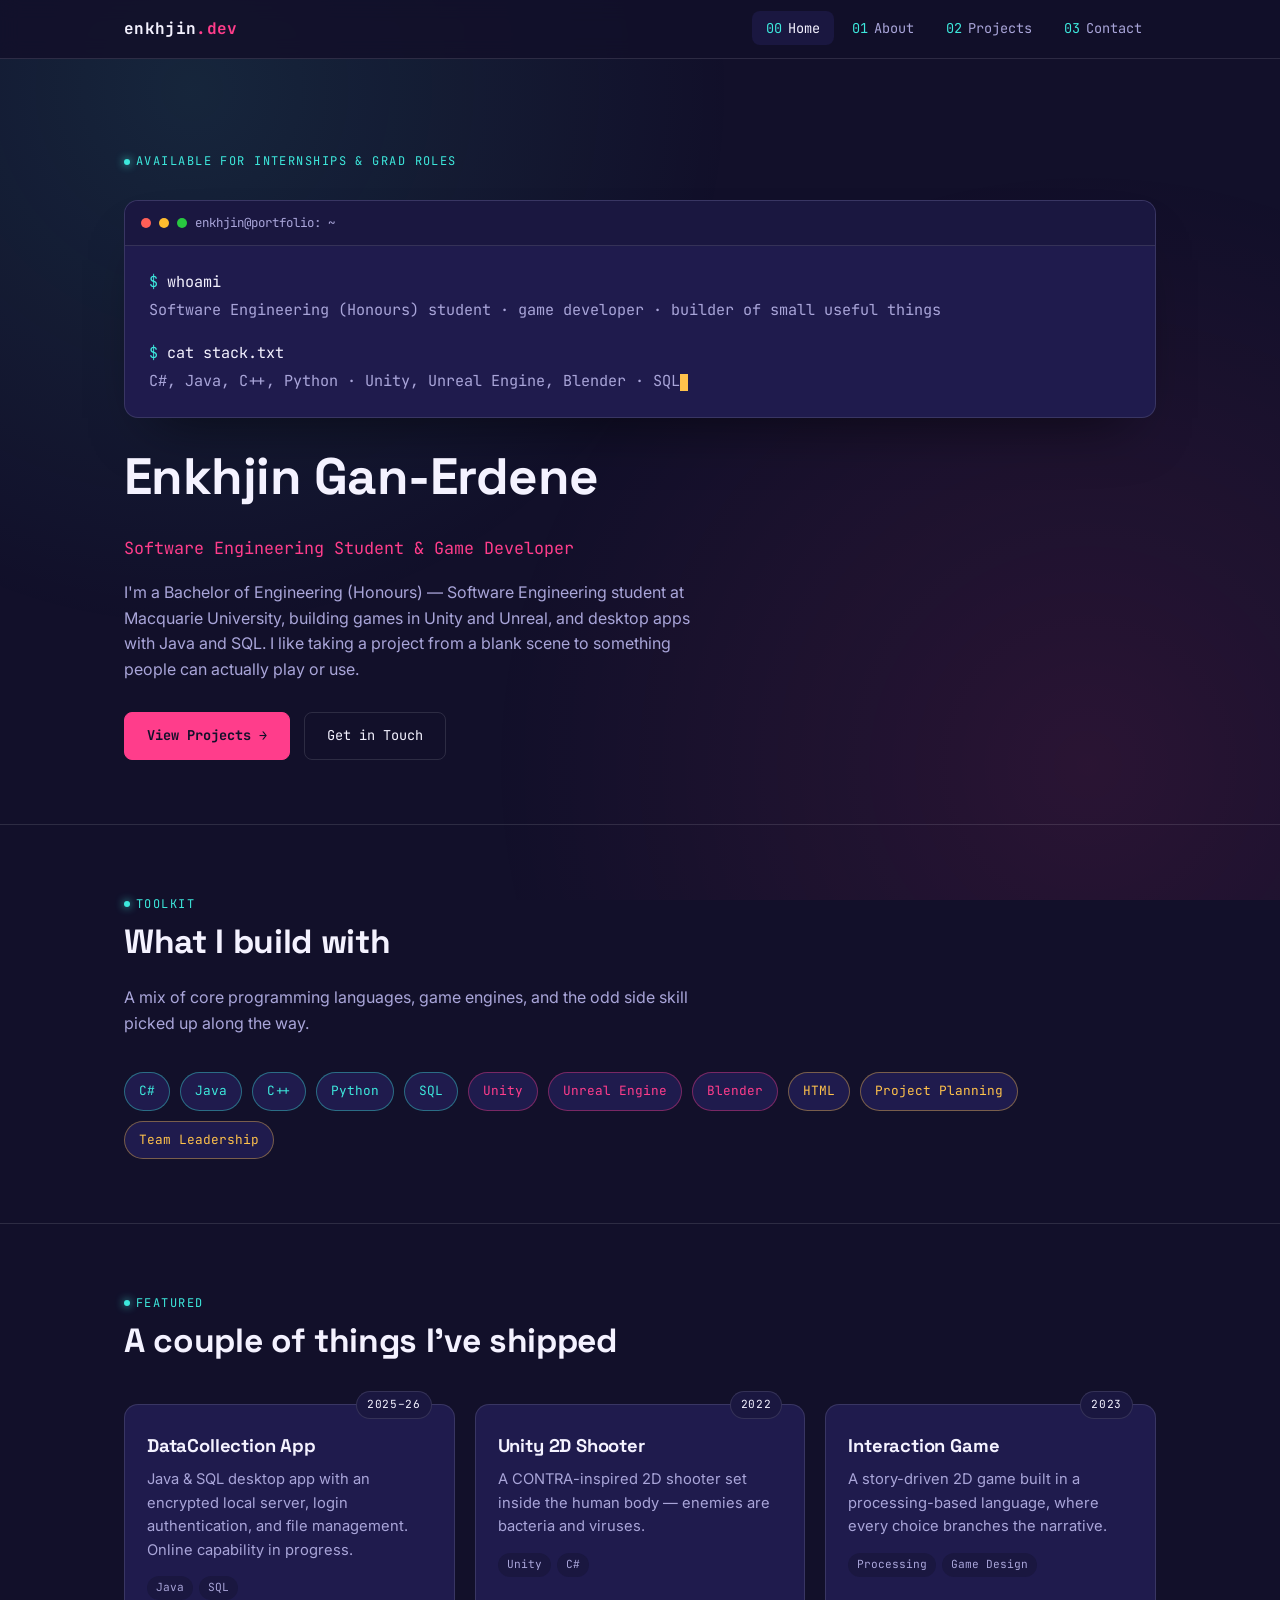
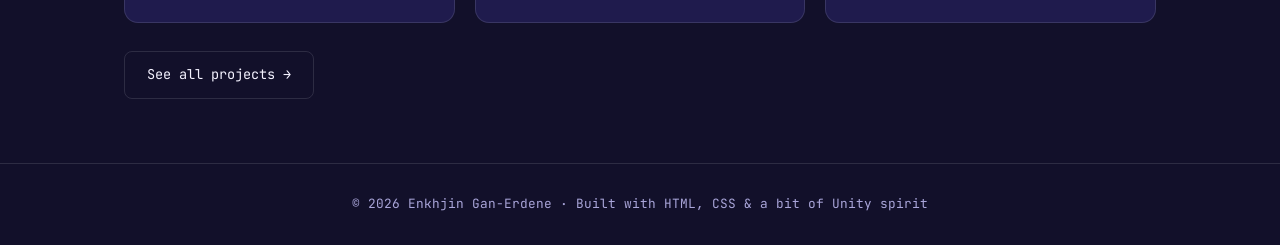
==== index.html @ b793b4e2 "Initial Website for Portfolio Added General styles and added My personal information from my CV need" ====
<!DOCTYPE html>
<html lang="en">
<head>
<meta charset="UTF-8">
<meta name="viewport" content="width=device-width, initial-scale=1.0">
<title>Enkhjin Gan-Erdene — Software Engineer</title>
<meta name="description" content="Portfolio and CV of Enkhjin Gan-Erdene, Software Engineering student and game developer.">
<link rel="preconnect" href="https://fonts.googleapis.com">
<link href="https://fonts.googleapis.com/css2?family=Space+Grotesk:wght@500;700&family=Inter:wght@400;500;600&family=JetBrains+Mono:wght@400;500;700&display=swap" rel="stylesheet">
<link rel="stylesheet" href="style.css">
</head>
<body>

<nav class="hud">
  <div class="hud-inner">
    <a class="hud-logo" href="index.html">enkhjin<span>.dev</span></a>
    <ul class="hud-links">
      <li><a href="index.html" aria-current="page"><span class="idx">00</span>Home</a></li>
      <li><a href="about.html"><span class="idx">01</span>About</a></li>
      <li><a href="projects.html"><span class="idx">02</span>Projects</a></li>
      <li><a href="contact.html"><span class="idx">03</span>Contact</a></li>
    </ul>
  </div>
</nav>

<header class="hero">
  <div class="wrap">
    <span class="eyebrow">Available for internships &amp; grad roles</span>

    <div class="terminal">
      <div class="terminal-bar">
        <span class="dot r"></span><span class="dot y"></span><span class="dot g"></span>
        <span>enkhjin@portfolio: ~</span>
      </div>
      <div class="terminal-body">
        <div><span class="prompt">$</span> <span class="cmd">whoami</span></div>
        <div class="out">Software Engineering (Honours) student · game developer · builder of small useful things</div>
        <div><span class="prompt">$</span> <span class="cmd">cat</span> stack.txt</div>
        <div class="out">C#, Java, C++, Python · Unity, Unreal Engine, Blender · SQL<span class="cursor"></span></div>
      </div>
    </div>

    <h1 class="hero-name">Enkhjin Gan-Erdene</h1>
    <p class="hero-title">Software Engineering Student &amp; Game Developer</p>
    <p class="hero-lede">
      I'm a Bachelor of Engineering (Honours) — Software Engineering student at Macquarie University,
      building games in Unity and Unreal, and desktop apps with Java and SQL. I like taking a project
      from a blank scene to something people can actually play or use.
    </p>

    <div class="btn-row">
      <a class="btn btn-primary" href="projects.html">View Projects →</a>
      <a class="btn btn-ghost" href="contact.html">Get in Touch</a>
    </div>
  </div>
</header>

<section class="section">
  <div class="wrap">
    <div class="section-head">
      <span class="eyebrow">Toolkit</span>
      <h2>What I build with</h2>
      <p>A mix of core programming languages, game engines, and the odd side skill picked up along the way.</p>
    </div>

    <div class="chip-row">
      <span class="chip cyan">C#</span>
      <span class="chip cyan">Java</span>
      <span class="chip cyan">C++</span>
      <span class="chip cyan">Python</span>
      <span class="chip cyan">SQL</span>
      <span class="chip magenta">Unity</span>
      <span class="chip magenta">Unreal Engine</span>
      <span class="chip magenta">Blender</span>
      <span class="chip amber">HTML</span>
      <span class="chip amber">Project Planning</span>
      <span class="chip amber">Team Leadership</span>
    </div>
  </div>
</section>

<section class="section">
  <div class="wrap">
    <div class="section-head">
      <span class="eyebrow">Featured</span>
      <h2>A couple of things I've shipped</h2>
    </div>

    <div class="grid">
      <div class="card">
        <span class="card-tag">2025–26</span>
        <h3>DataCollection App</h3>
        <p>Java &amp; SQL desktop app with an encrypted local server, login authentication, and file management. Online capability in progress.</p>
        <div class="card-tags"><span class="tag-sm">Java</span><span class="tag-sm">SQL</span></div>
      </div>
      <div class="card">
        <span class="card-tag">2022</span>
        <h3>Unity 2D Shooter</h3>
        <p>A CONTRA-inspired 2D shooter set inside the human body — enemies are bacteria and viruses.</p>
        <div class="card-tags"><span class="tag-sm">Unity</span><span class="tag-sm">C#</span></div>
      </div>
      <div class="card">
        <span class="card-tag">2023</span>
        <h3>Interaction Game</h3>
        <p>A story-driven 2D game built in a processing-based language, where every choice branches the narrative.</p>
        <div class="card-tags"><span class="tag-sm">Processing</span><span class="tag-sm">Game Design</span></div>
      </div>
    </div>

    <div style="margin-top: 28px;">
      <a class="btn btn-ghost" href="projects.html">See all projects →</a>
    </div>
  </div>
</section>

<footer class="site-footer">
  <div class="wrap">© 2026 Enkhjin Gan-Erdene · Built with HTML, CSS &amp; a bit of Unity spirit</div>
</footer>

</body>
</html>
---- style.css ----
/* ===== Design tokens ===== */
:root {
  --bg: #12102A;
  --bg-soft: #1A1740;
  --bg-card: #1F1B4D;
  --text: #F4F2FF;
  --text-dim: #A9A5D9;
  --cyan: #3DE8DC;
  --magenta: #FF3D8B;
  --amber: #FFC24B;
  --border: rgba(244, 242, 255, 0.12);

  --font-display: "Space Grotesk", sans-serif;
  --font-body: "Inter", sans-serif;
  --font-mono: "JetBrains Mono", monospace;
}

* { box-sizing: border-box; }

html { scroll-behavior: smooth; }

body {
  margin: 0;
  background: var(--bg);
  color: var(--text);
  font-family: var(--font-body);
  line-height: 1.6;
  -webkit-font-smoothing: antialiased;
}

body::before {
  content: "";
  position: fixed;
  inset: 0;
  z-index: -1;
  background:
    radial-gradient(circle at 15% 10%, rgba(61, 232, 220, 0.10), transparent 40%),
    radial-gradient(circle at 85% 85%, rgba(255, 61, 139, 0.10), transparent 45%);
}

a { color: inherit; text-decoration: none; }

img { max-width: 100%; display: block; }

h1, h2, h3 {
  font-family: var(--font-display);
  margin: 0 0 0.5em 0;
  letter-spacing: -0.01em;
}

.eyebrow {
  font-family: var(--font-mono);
  font-size: 0.75rem;
  letter-spacing: 0.12em;
  text-transform: uppercase;
  color: var(--cyan);
  display: inline-flex;
  align-items: center;
  gap: 0.5em;
}

.eyebrow::before {
  content: "";
  width: 6px;
  height: 6px;
  border-radius: 50%;
  background: var(--cyan);
  box-shadow: 0 0 8px var(--cyan);
}

.wrap {
  max-width: 1080px;
  margin: 0 auto;
  padding: 0 24px;
}

:focus-visible {
  outline: 2px solid var(--amber);
  outline-offset: 3px;
}

/* ===== Nav (HUD bar) ===== */
.hud {
  position: sticky;
  top: 0;
  z-index: 50;
  background: rgba(18, 16, 42, 0.85);
  backdrop-filter: blur(10px);
  border-bottom: 1px solid var(--border);
}

.hud-inner {
  max-width: 1080px;
  margin: 0 auto;
  padding: 16px 24px;
  display: flex;
  align-items: center;
  justify-content: space-between;
}

.hud-logo {
  font-family: var(--font-mono);
  font-weight: 700;
  font-size: 1rem;
  letter-spacing: 0.02em;
}

.hud-logo span { color: var(--magenta); }

.hud-links {
  display: flex;
  gap: 4px;
  list-style: none;
  margin: 0;
  padding: 0;
  font-family: var(--font-mono);
  font-size: 0.85rem;
}

.hud-links a {
  padding: 8px 14px;
  border-radius: 8px;
  color: var(--text-dim);
  transition: color 0.15s, background 0.15s;
}

.hud-links a:hover,
.hud-links a[aria-current="page"] {
  color: var(--text);
  background: var(--bg-soft);
}

.hud-links li:before {
  content: none;
}

.hud-links .idx {
  color: var(--cyan);
  margin-right: 6px;
}

.hud-toggle {
  display: none;
}

@media (max-width: 640px) {
  .hud-links { gap: 2px; }
  .hud-links a { padding: 8px 10px; font-size: 0.78rem; }
}

/* ===== Hero / terminal ===== */
.hero {
  padding: 88px 0 64px;
}

.terminal {
  background: var(--bg-card);
  border: 1px solid var(--border);
  border-radius: 14px;
  overflow: hidden;
  box-shadow: 0 30px 60px -30px rgba(0,0,0,0.6);
  margin-top: 28px;
}

.terminal-bar {
  display: flex;
  align-items: center;
  gap: 8px;
  padding: 12px 16px;
  background: var(--bg-soft);
  border-bottom: 1px solid var(--border);
  font-family: var(--font-mono);
  font-size: 0.78rem;
  color: var(--text-dim);
}

.dot { width: 10px; height: 10px; border-radius: 50%; }
.dot.r { background: #FF5F57; }
.dot.y { background: #FEBC2E; }
.dot.g { background: #28C840; }

.terminal-body {
  padding: 24px;
  font-family: var(--font-mono);
  font-size: 0.95rem;
}

.terminal-body .prompt { color: var(--cyan); }
.terminal-body .cmd { color: var(--text); }
.terminal-body .out { color: var(--text-dim); margin: 4px 0 18px; }
.terminal-body .out:last-child { margin-bottom: 0; }

.cursor {
  display: inline-block;
  width: 8px;
  height: 1.1em;
  background: var(--amber);
  vertical-align: text-bottom;
  animation: blink 1s steps(1) infinite;
}

@keyframes blink { 50% { opacity: 0; } }

@media (prefers-reduced-motion: reduce) {
  .cursor { animation: none; }
}

.hero-name {
  font-size: clamp(2.1rem, 5vw, 3.2rem);
  margin: 18px 0 6px;
}

.hero-title {
  font-family: var(--font-mono);
  color: var(--magenta);
  font-size: 1.05rem;
  margin-bottom: 18px;
}

.hero-lede {
  max-width: 60ch;
  color: var(--text-dim);
  margin-bottom: 30px;
}

.btn-row { display: flex; gap: 14px; flex-wrap: wrap; }

.btn {
  font-family: var(--font-mono);
  font-size: 0.85rem;
  padding: 12px 22px;
  border-radius: 8px;
  border: 1px solid var(--border);
  transition: transform 0.15s, border-color 0.15s, background 0.15s;
  display: inline-flex;
  align-items: center;
  gap: 8px;
}

.btn-primary {
  background: var(--magenta);
  color: #12102A;
  border-color: var(--magenta);
  font-weight: 700;
}

.btn-primary:hover { transform: translateY(-2px); }

.btn-ghost:hover {
  border-color: var(--cyan);
  color: var(--cyan);
  transform: translateY(-2px);
}

/* ===== Sections ===== */
.section {
  padding: 64px 0;
  border-top: 1px solid var(--border);
}

.section-head { margin-bottom: 36px; }

.section-head h2 { font-size: clamp(1.6rem, 3vw, 2.1rem); }

.section-head p { color: var(--text-dim); max-width: 60ch; }

/* Skill chips */
.chip-row {
  display: flex;
  flex-wrap: wrap;
  gap: 10px;
}

.chip {
  font-family: var(--font-mono);
  font-size: 0.8rem;
  padding: 8px 14px;
  border-radius: 999px;
  border: 1px solid var(--border);
  background: var(--bg-card);
  color: var(--text-dim);
}

.chip.cyan { border-color: rgba(61,232,220,0.4); color: var(--cyan); }
.chip.magenta { border-color: rgba(255,61,139,0.4); color: var(--magenta); }
.chip.amber { border-color: rgba(255,194,75,0.4); color: var(--amber); }

/* Cards grid (save-slot style) */
.grid {
  display: grid;
  grid-template-columns: repeat(auto-fit, minmax(260px, 1fr));
  gap: 20px;
}

.card {
  position: relative;
  background: var(--bg-card);
  border: 1px solid var(--border);
  border-radius: 14px;
  padding: 26px 22px 22px;
  transition: transform 0.15s, border-color 0.15s;
}

.card:hover { transform: translateY(-4px); border-color: var(--border); }

.card-tag {
  position: absolute;
  top: 0;
  right: 22px;
  transform: translateY(-50%);
  font-family: var(--font-mono);
  font-size: 0.7rem;
  padding: 4px 10px;
  border-radius: 999px;
  background: var(--bg-soft);
  border: 1px solid var(--border);
  letter-spacing: 0.06em;
}

.card h3 { font-size: 1.15rem; margin-bottom: 8px; }
.card p { color: var(--text-dim); font-size: 0.92rem; margin: 0 0 14px; }

.card-tags {
  display: flex;
  flex-wrap: wrap;
  gap: 6px;
}

.tag-sm {
  font-family: var(--font-mono);
  font-size: 0.7rem;
  padding: 3px 9px;
  border-radius: 999px;
  background: var(--bg-soft);
  color: var(--text-dim);
}

/* Timeline (work experience) */
.timeline {
  border-left: 2px solid var(--border);
  padding-left: 26px;
  display: flex;
  flex-direction: column;
  gap: 30px;
}

.timeline-item { position: relative; }

.timeline-item::before {
  content: "";
  position: absolute;
  left: -32px;
  top: 4px;
  width: 10px;
  height: 10px;
  border-radius: 50%;
  background: var(--cyan);
  box-shadow: 0 0 0 4px rgba(61,232,220,0.15);
}

.timeline-date {
  font-family: var(--font-mono);
  font-size: 0.78rem;
  color: var(--cyan);
  margin-bottom: 4px;
  display: block;
}

.timeline-item h3 { font-size: 1.05rem; margin-bottom: 6px; }
.timeline-item p { color: var(--text-dim); margin: 0; font-size: 0.93rem; }

/* Two-column layout helper */
.cols-2 {
  display: grid;
  grid-template-columns: 1fr 1fr;
  gap: 36px;
}

@media (max-width: 760px) {
  .cols-2 { grid-template-columns: 1fr; }
}

/* About hero photo */
.about-photo {
  width: 100%;
  max-width: 260px;
  border-radius: 16px;
  border: 1px solid var(--border);
  box-shadow: 0 20px 40px -20px rgba(0,0,0,0.6);
}

/* Contact */
.contact-card {
  background: var(--bg-card);
  border: 1px solid var(--border);
  border-radius: 16px;
  padding: 40px;
}

.contact-list {
  list-style: none;
  margin: 24px 0 0;
  padding: 0;
  display: flex;
  flex-direction: column;
  gap: 16px;
  font-family: var(--font-mono);
  font-size: 0.95rem;
}

.contact-list li {
  display: flex;
  align-items: center;
  gap: 12px;
  padding: 14px 16px;
  background: var(--bg-soft);
  border-radius: 10px;
  border: 1px solid var(--border);
}

.contact-list .k { color: var(--cyan); min-width: 90px; }

.contact-list a:hover { color: var(--magenta); }

/* Footer */
.site-footer {
  border-top: 1px solid var(--border);
  padding: 30px 0;
  text-align: center;
  color: var(--text-dim);
  font-family: var(--font-mono);
  font-size: 0.8rem;
}

/* List reset for content bullets */
ul.plain {
  margin: 0;
  padding-left: 1.1em;
  color: var(--text-dim);
}

ul.plain li { margin-bottom: 6px; }
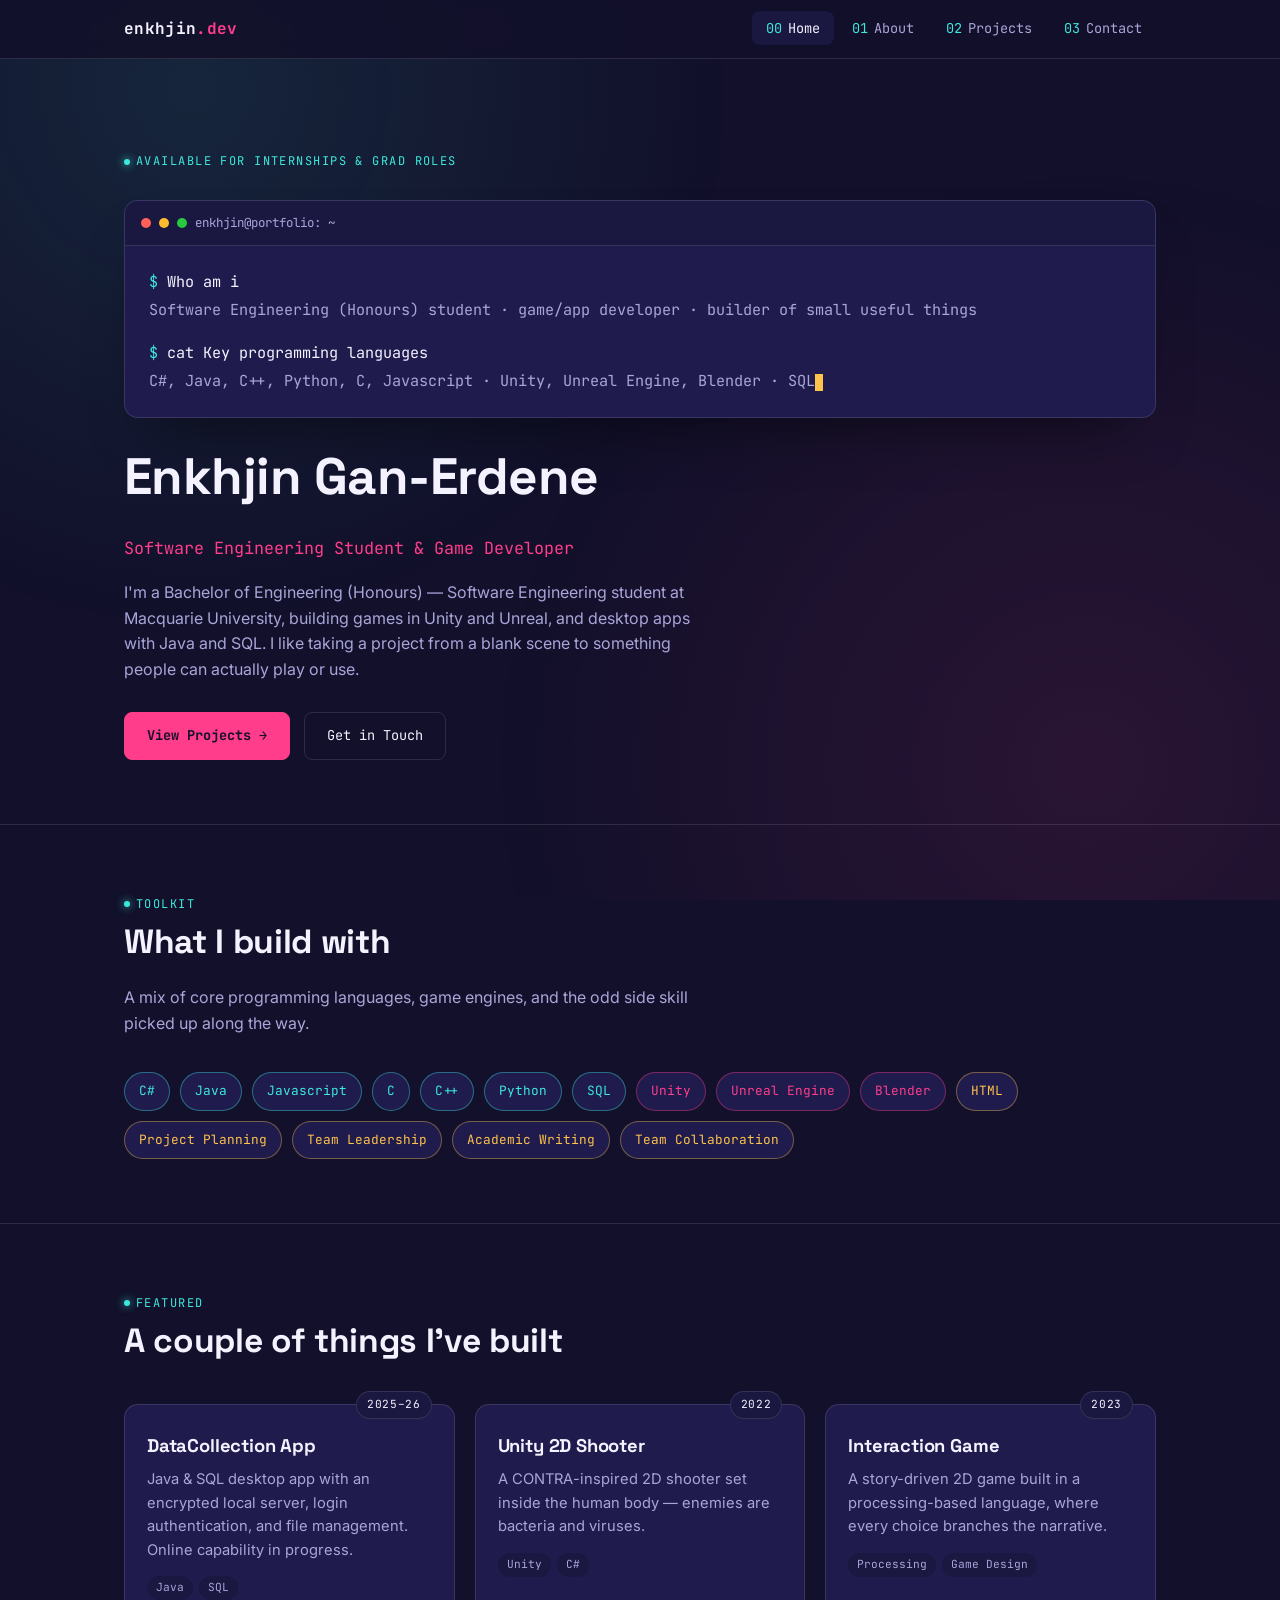
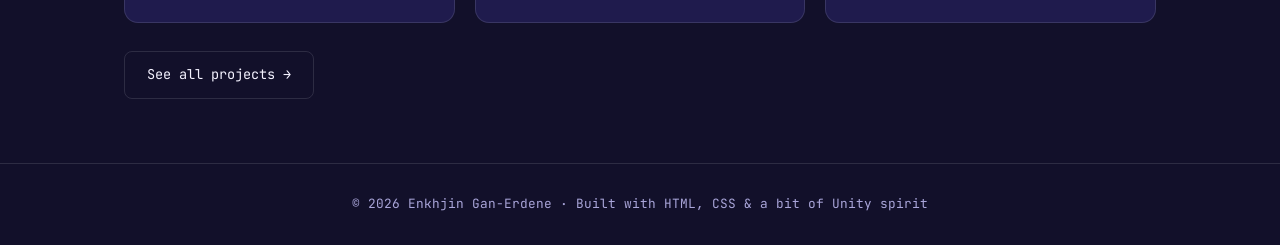
==== commit 0ca3b485: "Refinement About me and personal skills Added and changed skills and about me based on my personal s" ====
--- a/index.html
+++ b/index.html
@@ -33,10 +33,10 @@
         <span>enkhjin@portfolio: ~</span>
       </div>
       <div class="terminal-body">
-        <div><span class="prompt">$</span> <span class="cmd">whoami</span></div>
-        <div class="out">Software Engineering (Honours) student · game developer · builder of small useful things</div>
-        <div><span class="prompt">$</span> <span class="cmd">cat</span> stack.txt</div>
-        <div class="out">C#, Java, C++, Python · Unity, Unreal Engine, Blender · SQL<span class="cursor"></span></div>
+        <div><span class="prompt">$</span> <span class="cmd">Who am i</span></div>
+        <div class="out">Software Engineering (Honours) student · game/app developer · builder of small useful things</div>
+        <div><span class="prompt">$</span> <span class="cmd">cat</span> Key programming languages</div>
+        <div class="out">C#, Java, C++, Python, C, Javascript · Unity, Unreal Engine, Blender · SQL<span class="cursor"></span></div>
       </div>
     </div>
 
@@ -66,6 +66,8 @@
     <div class="chip-row">
       <span class="chip cyan">C#</span>
       <span class="chip cyan">Java</span>
+      <span class="chip cyan">Javascript</span>
+      <span class="chip cyan">C</span>
       <span class="chip cyan">C++</span>
       <span class="chip cyan">Python</span>
       <span class="chip cyan">SQL</span>
@@ -75,6 +77,8 @@
       <span class="chip amber">HTML</span>
       <span class="chip amber">Project Planning</span>
       <span class="chip amber">Team Leadership</span>
+      <span class="chip amber">Academic Writing</span>
+      <span class="chip amber">Team Collaboration</span>
     </div>
   </div>
 </section>
@@ -83,7 +87,7 @@
   <div class="wrap">
     <div class="section-head">
       <span class="eyebrow">Featured</span>
-      <h2>A couple of things I've shipped</h2>
+      <h2>A couple of things I've built</h2>
     </div>
 
     <div class="grid">
